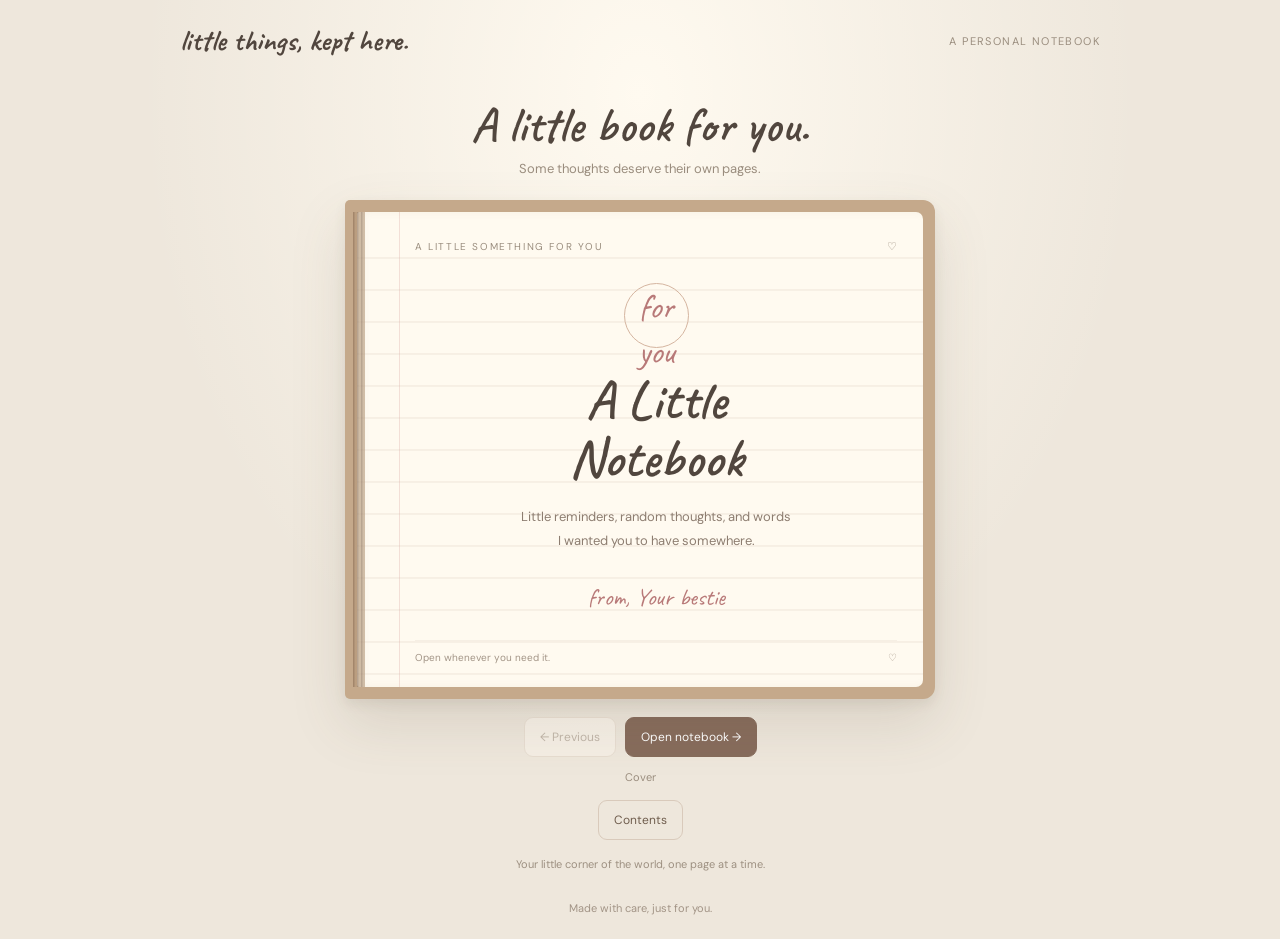
==== index.html @ 5ac35615 "Rename homepage to index.html" ====
<!DOCTYPE html>
<html lang="en">
<head>
    <meta charset="UTF-8">
    <meta name="viewport" content="width=device-width, initial-scale=1">
    <meta name="theme-color" content="#eee5d5">
    <title>A Little Notebook for You</title>
    <link rel="stylesheet" href="css/style.css">

</head>

<body>
<header class="topbar">
  <div class="brand">little things, kept here.</div>
  <div class="top-caption">A personal notebook</div>
</header>

<main>
  <section class="intro">
    <h1>A little book for you.</h1>
    <p>Some thoughts deserve their own pages.</p>
  </section>

  <div class="book-wrap">
    <div class="book">
      <article class="page" id="page">
        <div class="paper-lines"></div>
        <div class="margin-line"></div>
        <div class="page-inner" id="pageContent"></div>
      </article>
    </div>
  </div>

  <nav class="controls" aria-label="Notebook page controls">
    <button class="btn" id="prevBtn" type="button">← Previous</button>
    <button class="btn primary" id="nextBtn" type="button">Open notebook →</button>
    <div class="progress" id="progress">Cover</div>
  </nav>

  <div class="tools">
    <button class="btn" id="contentsBtn" type="button">Contents</button>
  </div>

  <p class="hint">Your little corner of the world, one page at a time.</p>
</main>

<footer>Made with care, just for you.</footer>

<script src="js/app.js"></script>
</body>
</html>
---- css/style.css ----
@import url('https://fonts.googleapis.com/css2?family=Caveat:wght@400;500;600;700&family=DM+Sans:wght@400;500;600;700&display=swap');

:root {
  --paper: #fffaf0;
  --ink: #51463e;
  --muted: #9a8d7e;
  --rose: #b87978;
  --line: #e8dcd0;
  --bg: #eee7dc;
}

* { box-sizing: border-box; }

body {
  margin: 0;
  min-height: 100vh;
  color: var(--ink);
  font-family: 'DM Sans', sans-serif;
  background:
    radial-gradient(ellipse at 50% 10%, #fffaf0 0%, transparent 55%),
    var(--bg);
}

button { font: inherit; cursor: pointer; }

.topbar {
  max-width: 960px;
  margin: auto;
  padding: 22px 20px 12px;
  display: flex;
  align-items: center;
  justify-content: space-between;
  gap: 12px;
}

.brand {
  font-family: 'Caveat', cursive;
  font-size: 29px;
  font-weight: 700;
}

.top-caption {
  font-size: 11px;
  color: var(--muted);
  letter-spacing: 1.4px;
  text-transform: uppercase;
}

main {
  max-width: 960px;
  margin: auto;
  padding: 15px 18px 30px;
}

.intro {
  text-align: center;
  margin: 8px 0 23px;
}

.intro h1 {
  font-family: 'Caveat', cursive;
  font-size: clamp(34px, 7vw, 49px);
  font-weight: 600;
  margin: 0 0 4px;
}

.intro p {
  font-size: 13px;
  color: var(--muted);
  margin: 0;
}

.book-wrap {
  perspective: 1800px;
  max-width: 590px;
  margin: auto;
}

.book {
  position: relative;
  min-height: 490px;
  background: #c5a98b;
  padding: 12px;
  border-radius: 5px 12px 12px 5px;
  box-shadow: 0 24px 55px #62503b25,
              0 5px 12px #62503b18;
}

.book::before {
  content: "";
  position: absolute;
  left: 8px;
  top: 12px;
  bottom: 12px;
  width: 12px;
  background: repeating-linear-gradient(
    90deg, #8c7057, #8c7057 1px,
    #b39779 2px, #b39779 4px
  );
  z-index: 3;
  opacity: .6;
  pointer-events: none;
}

.page {
  position: relative;
  min-height: 466px;
  background-color: var(--paper);
  overflow: hidden;
  border-radius: 2px 7px 7px 2px;
  box-shadow: inset 5px 0 9px #8b735014;
  transform-origin: left center;
  backface-visibility: hidden;
}

.page.turn-next {
  animation: turnNext .48s ease-in-out;
}

.page.turn-prev {
  animation: turnPrev .48s ease-in-out;
}

@keyframes turnNext {
  0% { transform: rotateY(0); }
  45% { transform: rotateY(-17deg); filter: brightness(.86); }
  100% { transform: rotateY(0); }
}

@keyframes turnPrev {
  0% { transform: rotateY(0); }
  45% { transform: rotateY(17deg); filter: brightness(.86); }
  100% { transform: rotateY(0); }
}

.paper-lines {
  position: absolute;
  inset: 0;
  pointer-events: none;
  background: repeating-linear-gradient(
    to bottom,
    transparent 0,
    transparent 30px,
    var(--line) 31px,
    transparent 32px
  );
  background-position: 0 15px;
  opacity: .7;
}

.margin-line {
  position: absolute;
  top: 0;
  bottom: 0;
  left: 42px;
  width: 1px;
  background: #d8a7a050;
  pointer-events: none;
}

.page-inner {
  position: relative;
  z-index: 1;
  padding: 27px 26px 23px 58px;
  min-height: 466px;
  display: flex;
  flex-direction: column;
}

.page-top {
  display: flex;
  justify-content: space-between;
  align-items: center;
  gap: 8px;
  margin-bottom: 18px;
}

.page-label {
  font-size: 10px;
  letter-spacing: 1.6px;
  color: var(--muted);
  text-transform: uppercase;
}

.page-number {
  font-size: 11px;
  color: var(--muted);
}

.cover-content {
  flex: 1;
  display: flex;
  flex-direction: column;
  align-items: center;
  justify-content: center;
  text-align: center;
  padding: 12px 0 28px;
}

.cover-mark {
  width: 65px;
  height: 65px;
  border: 1px solid #d5b5a0;
  border-radius: 50%;
  display: grid;
  place-items: center;
  margin-bottom: 24px;
  color: var(--rose);
  font-family: 'Caveat', cursive;
  font-size: 35px;
}

.cover-content h2 {
  font-family: 'Caveat', cursive;
  font-size: clamp(39px, 8vw, 55px);
  line-height: 1.05;
  font-weight: 600;
  margin: 0;
}

.cover-subtitle {
  max-width: 270px;
  font-size: 13px;
  line-height: 1.9;
  color: #8d7d70;
  margin: 17px 0 28px;
}

.cover-from {
  font-family: 'Caveat', cursive;
  font-size: 24px;
  color: var(--rose);
}

.note-title {
  width: 100%;
  border: 0;
  outline: none;
  background: transparent;
  color: var(--ink);
  font-family: 'Caveat', cursive;
  font-weight: 600;
  font-size: 32px;
  padding: 0;
  margin: 0 0 12px;
}

.note-body {
  flex: 1;
  width: 100%;
  min-height: 285px;
  resize: none;
  border: 0;
  outline: none;
  background: transparent;
  color: #65564a;
  font-family: 'Caveat', cursive;
  font-size: 23px;
  line-height: 32px;
  padding: 0;
  white-space: pre-wrap;
  overflow-wrap: anywhere;
}

.page-bottom {
  display: flex;
  align-items: center;
  justify-content: space-between;
  gap: 8px;
  padding-top: 10px;
  border-top: 1px solid #e8dcd060;
  font-size: 10px;
  color: #a29486;
}

.controls {
  max-width: 590px;
  margin: 18px auto 0;
  display: flex;
  justify-content: center;
  align-items: center;
  gap: 9px;
  flex-wrap: wrap;
}

.btn {
  border: 1px solid #d9cabb;
  color: #6f5d4d;
  background: #fffaf2;
  border-radius: 9px;
  padding: 11px 15px;
  font-size: 12px;
  transition: transform .2s, background .2s;
}

.btn:active { transform: scale(.96); }

.btn.primary {
  background: #876c5c;
  border-color: #876c5c;
  color: white;
}

.btn:disabled {
  opacity: .35;
  cursor: not-allowed;
}

.progress {
  width: 100%;
  text-align: center;
  color: var(--muted);
  font-size: 11px;
  margin-top: 4px;
}

.tools {
  display: flex;
  justify-content: center;
  gap: 8px;
  margin-top: 16px;
  flex-wrap: wrap;
}

.tools .btn { background: transparent; }

.hint {
  text-align: center;
  color: #9d9081;
  font-size: 11px;
  margin: 17px 0 0;
}

footer {
  text-align: center;
  color: #a29486;
  font-size: 11px;
  padding: 0 15px 24px;
}

@media (max-width: 480px) {
  .topbar { padding: 17px 16px 8px; }
  main { padding: 10px 12px 25px; }
  .intro { margin: 10px 0 18px; }
  .book { padding: 8px; min-height: 445px; }
  .book::before { left: 5px; top: 8px; bottom: 8px; }
  .page, .page-inner { min-height: 429px; }
  .page-inner { padding: 22px 17px 18px 43px; }
  .margin-line { left: 31px; }
  .note-title { font-size: 29px; }
  .note-body { font-size: 21px; line-height: 30px; min-height: 255px; }
  .btn { padding: 10px 12px; }
  .cover-subtitle { font-size: 12px; }
}

@media (prefers-reduced-motion: reduce) {
  .page.turn-next,
  .page.turn-prev {
    animation-duration: .01ms;
  }
}

/* Keep the contents list inside the notebook page */
#contentsList {
  max-height: 300px;
  overflow-y: auto;
  overflow-x: hidden;
  padding: 0 6px 6px 0;
  scrollbar-width: thin;
  scrollbar-color: #c5a98b transparent;
}

/* Keep chapter buttons within the available width */
#contentsList .btn {
  width: 100%;
  min-width: 0;
  white-space: normal;
  overflow-wrap: anywhere;
  text-align: left;
}

/* Slightly shorter list on mobile screens */
@media (max-width: 480px) {
  #contentsList {
    max-height: 260px;
  }
}
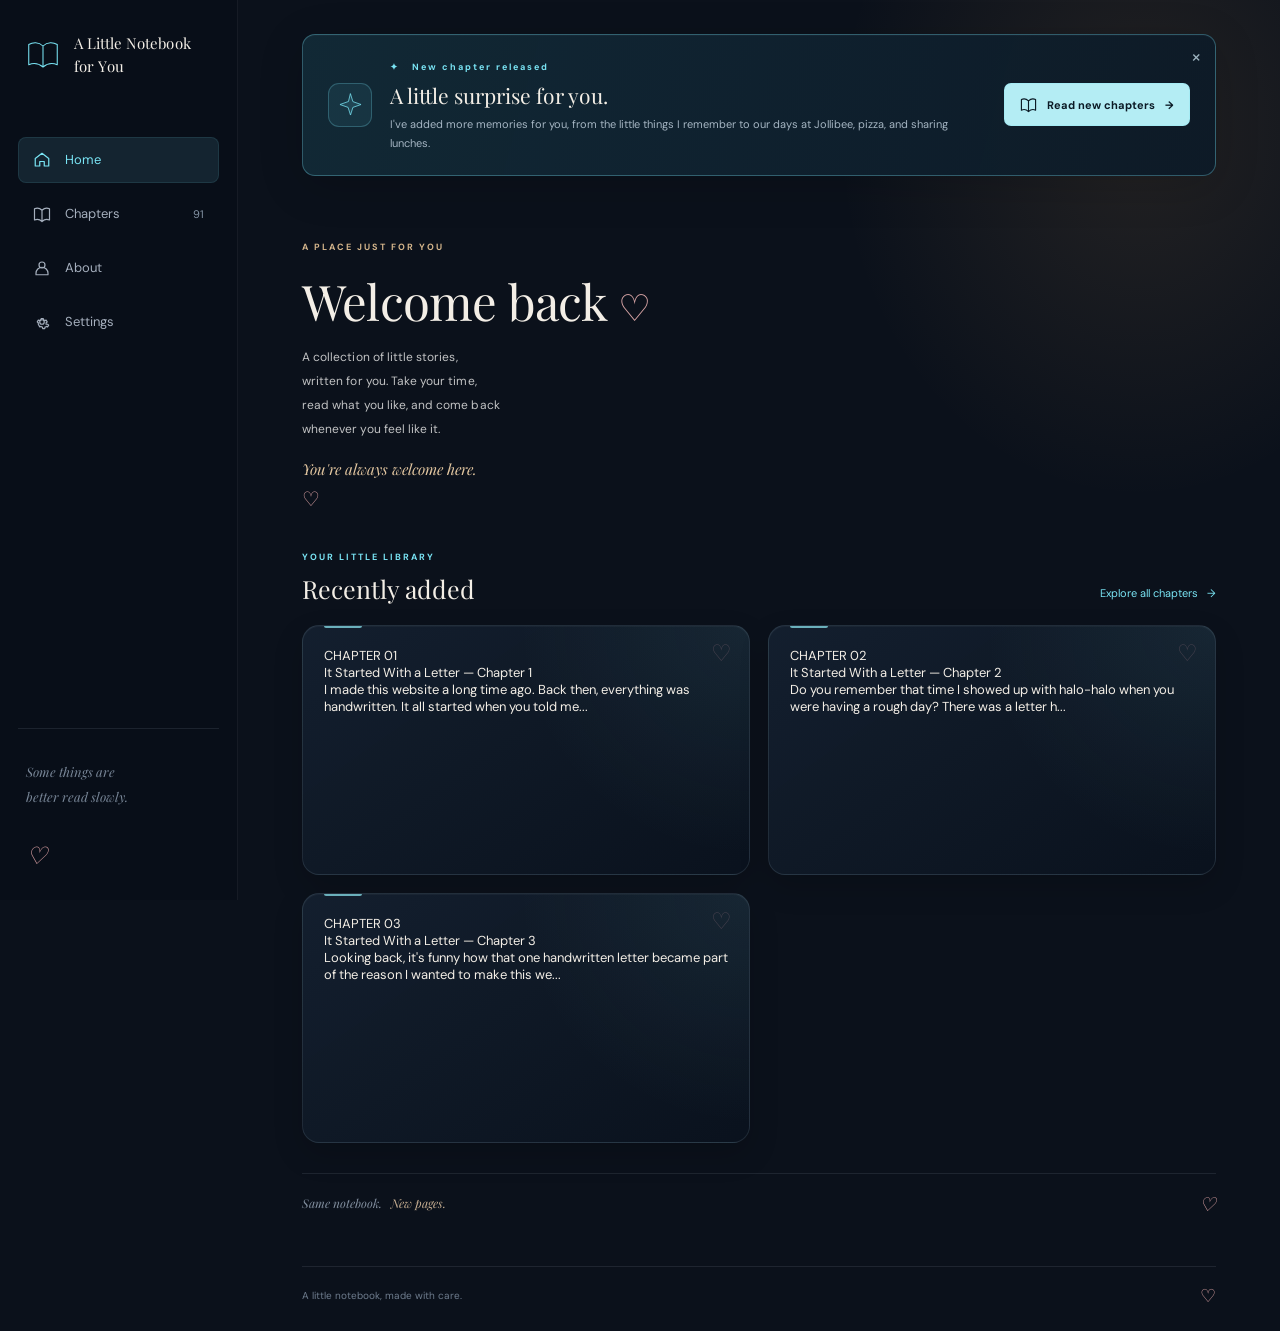
==== commit a3b6f2d5: "Update stories and release announcement" ====
--- a/index.html
+++ b/index.html
@@ -1,51 +1,284 @@
 <!DOCTYPE html>
 <html lang="en">
 <head>
-    <meta charset="UTF-8">
-    <meta name="viewport" content="width=device-width, initial-scale=1">
-    <meta name="theme-color" content="#eee5d5">
-    <title>A Little Notebook for You</title>
-    <link rel="stylesheet" href="css/style.css">
-
+  <meta charset="UTF-8">
+  <meta name="viewport" content="width=device-width, initial-scale=1">
+  <meta name="theme-color" content="#080e18">
+  <meta name="description" content="A little collection of stories, thoughts, and reminders made just for you.">
+  <title>A Little Notebook for You</title>
+  <link rel="preconnect" href="https://fonts.googleapis.com">
+  <link rel="preconnect" href="https://fonts.gstatic.com" crossorigin>
+  <link href="https://fonts.googleapis.com/css2?family=Caveat:wght@400;500;600&family=DM+Sans:wght@400;500;600;700&family=Playfair+Display:ital,wght@0,400;0,500;0,600;1,400;1,500&display=swap" rel="stylesheet">
+  <link rel="stylesheet" href="css/style.css">
 </head>
-
 <body>
-<header class="topbar">
-  <div class="brand">little things, kept here.</div>
-  <div class="top-caption">A personal notebook</div>
-</header>
-
-<main>
-  <section class="intro">
-    <h1>A little book for you.</h1>
-    <p>Some thoughts deserve their own pages.</p>
+  <div class="app-shell">
+
+    <aside class="sidebar" id="sidebar">
+      <a class="brand" href="#home" aria-label="A Little Notebook for You home">
+        <svg viewBox="0 0 48 48" aria-hidden="true">
+          <path d="M24 12C18 6 10 7 5 10v27c7-3 13-2 19 3m0-28c6-6 14-5 19-2v27c-7-3-13-2-19 3M24 12v28"/>
+        </svg>
+        <span>A Little Notebook<br>for You</span>
+      </a>
+
+      <nav class="side-nav" aria-label="Main navigation">
+        <button class="nav-item active" data-view="home">
+          <svg viewBox="0 0 24 24" aria-hidden="true"><path d="m3 10 9-7 9 7v10h-6v-6H9v6H3z"/></svg>
+          <span>Home</span>
+        </button>
+        <button class="nav-item" data-view="chapters">
+          <svg viewBox="0 0 24 24" aria-hidden="true"><path d="M12 7C8 3 4 4 2 5v15c4-2 7-1 10 2m0-15c4-4 8-3 10-2v15c-4-2-7-1-10 2M12 7v15"/></svg>
+          <span>Chapters</span>
+          <span class="nav-count" id="chapterCount">63</span>
+        </button>
+        <button class="nav-item" data-view="about">
+          <svg viewBox="0 0 24 24" aria-hidden="true"><circle cx="12" cy="8" r="4"/><path d="M4 21v-2a8 8 0 0 1 16 0v2z"/></svg>
+          <span>About</span>
+        </button>
+        <button class="nav-item" data-view="settings">
+          <svg viewBox="0 0 24 24" aria-hidden="true"><circle cx="12" cy="12" r="3"/><path d="m19.4 15 .1.1 1.4 1.1-1.4 2.4-1.7-.7a8 8 0 0 1-1.8 1l-.3 1.8h-2.8l-.3-1.8a8 8 0 0 1-1.8-1l-1.7.7-1.4-2.4L7.1 15a8 8 0 0 1 0-2l-1.4-1.1 1.4-2.4 1.7.7a8 8 0 0 1 1.8-1l.3-1.8h2.8l.3 1.8a8 8 0 0 1 1.8 1l1.7-.7 1.4 2.4-1.4 1.1a8 8 0 0 1-.1 2z"/></svg>
+          <span>Settings</span>
+        </button>
+      </nav>
+
+      <div class="sidebar-footer">
+        <p>Some things are<br>better read slowly.</p>
+        <span class="footer-heart">♡</span>
+      </div>
+    </aside>
+
+    <main class="main-area">
+      <header class="mobile-header">
+        <button class="icon-button" id="menuBtn" aria-label="Open navigation">
+          <svg viewBox="0 0 24 24" aria-hidden="true"><path d="M3 6h18M3 12h18M3 18h18"/></svg>
+        </button>
+        <span>A Little Notebook</span>
+        <span class="mobile-heart">♡</span>
+      </header>
+
+      <section class="release-notice" id="releaseNotice" hidden>
+        <div class="release-symbol" aria-hidden="true">
+          <svg viewBox="0 0 48 48"><path d="M24 2 29 18 46 24 29 30 24 46 19 30 2 24 19 18z"/></svg>
+        </div>
+        <div class="release-copy">
+          <span class="release-eyebrow">✦ &nbsp; New chapter released</span>
+          <h2 id="releaseTitle">Something new is waiting.</h2>
+          <p id="releaseDescription"></p>
+        </div>
+        <button class="release-button" id="readReleaseBtn" type="button">
+          <svg viewBox="0 0 24 24" aria-hidden="true"><path d="M12 7C8 3 4 4 2 5v15c4-2 7-1 10 2m0-15c4-4 8-3 10-2v15c-4-2-7-1-10 2M12 7v15"/></svg>
+          <span>Read new chapters</span>
+          <span aria-hidden="true">→</span>
+        </button>
+        <button class="release-dismiss" id="dismissReleaseBtn" type="button" aria-label="Dismiss announcement">×</button>
+      </section>
+
+      <section class="view active" id="homeView">
+        <div class="hero-copy">
+          <p class="hero-eyebrow">A PLACE JUST FOR YOU</p>
+          <h1>Welcome back <span>♡</span></h1>
+          <p class="hero-description">
+            A collection of little stories,<br>
+            written for you. Take your time,<br>
+            read what you like, and come back<br>
+            whenever you feel like it.
+          </p>
+          <p class="hero-signature">You're always welcome here.</p>
+          <span class="signature-heart">♡</span>
+        </div>
+
+        <section class="recent-section">
+          <div class="section-heading">
+            <div>
+              <p class="section-eyebrow">YOUR LITTLE LIBRARY</p>
+              <h2>Recently added</h2>
+            </div>
+            <button class="text-link" data-open-view="chapters">Explore all chapters <span>→</span></button>
+          </div>
+          <div class="recent-grid" id="recentGrid"></div>
+        </section>
+
+        <div class="home-bottom-note">
+          <span>Same notebook.</span>
+          <span>New pages.</span>
+          <span class="bottom-heart">♡</span>
+        </div>
+      </section>
+
+      <section class="view" id="chaptersView">
+        <div class="page-heading">
+          <p class="section-eyebrow">THE LITTLE THINGS WE KEEP</p>
+          <h1>All chapters <span class="heading-count" id="headingCount">63</span></h1>
+          <p>Every page has a place here. Take your time.</p>
+        </div>
+        <div class="chapter-tools">
+          <label class="search-box">
+            <svg viewBox="0 0 24 24" aria-hidden="true"><circle cx="10.5" cy="10.5" r="6.5"/><path d="m16 16 5 5"/></svg>
+            <input id="chapterSearch" type="search" placeholder="Find a chapter..." autocomplete="off">
+          </label>
+          <span class="chapter-total" id="chapterTotal">63 chapters</span>
+        </div>
+        <div class="chapter-grid" id="chapterGrid"></div>
+        <p class="empty-state" id="emptyState" hidden>No chapters match that search.</p>
+      </section>
+
+      <section class="view" id="readerView">
+        <div class="reader-toolbar">
+          <button class="back-button" id="backToChapters">← All chapters</button>
+          <span id="readerPosition">Chapter 01</span>
+        </div>
+        <article class="reader-paper">
+          <div class="reader-decoration">for you, always</div>
+          <p class="reader-eyebrow" id="readerEyebrow">A NOTE FOR YOU</p>
+          <h1 id="readerTitle">A little chapter</h1>
+          <div class="reader-divider"><span>♡</span></div>
+          <div class="reader-body" id="readerBody"></div>
+          <div class="reader-footer">Written with care. <span>♡</span></div>
+        </article>
+        <div class="reader-navigation">
+          <button class="reader-nav-button" id="previousChapter">← Previous</button>
+          <span id="readerPageCount"></span>
+          <button class="reader-nav-button" id="nextChapter">Next chapter →</button>
+        </div>
+      </section>
+
+      <section class="view simple-view" id="aboutView">
+        <p class="section-eyebrow">A SMALL NOTE ABOUT THIS PLACE</p>
+        <h1>Made with care. <span>♡</span></h1>
+        <p>This little notebook is a collection of thoughts, stories, and reminders saved here for you.</p>
+        <p>There's no rush to read everything. Open a page whenever you feel like it, and come back whenever you need to.</p>
+        <p class="about-signature">Same notebook. New pages.</p>
+      </section>
+
+      <section class="view simple-view" id="settingsView">
+    <p class="section-eyebrow">MAKE YOURSELF AT HOME</p>
+    <h1>Settings</h1>
+
+    <h2 class="settings-heading">Reading preferences</h2>
+
+    <div class="setting-row">
+      <div>
+        <strong>Font style</strong>
+        <p>Choose a comfortable reading font.</p>
+      </div>
+      <select id="readerFont" aria-label="Reading font">
+        <option value="serif">Serif</option>
+        <option value="sans">Sans serif</option>
+        <option value="handwritten">Handwritten</option>
+      </select>
+    </div>
+
+    <div class="setting-row">
+      <div>
+        <strong>Text size</strong>
+        <p>Adjust the chapter text size.</p>
+      </div>
+      <div class="size-controls">
+        <button id="textSmaller" type="button" aria-label="Decrease text size">A−</button>
+        <span id="fontSizeValue">18px</span>
+        <button id="textLarger" type="button" aria-label="Increase text size">A+</button>
+      </div>
+    </div>
+
+    <div class="setting-row">
+      <div>
+        <strong>Line spacing</strong>
+        <p>Give each line more or less room.</p>
+      </div>
+      <select id="readerLineSpacing" aria-label="Line spacing">
+        <option value="1.6">Compact</option>
+        <option value="1.9" selected>Comfortable</option>
+        <option value="2.2">Relaxed</option>
+      </select>
+    </div>
+
+    <div class="setting-row">
+      <div>
+        <strong>Reading width</strong>
+        <p>Choose the width of the reading page.</p>
+      </div>
+      <select id="readerWidth" aria-label="Reading width">
+        <option value="narrow">Narrow</option>
+        <option value="comfortable" selected>Comfortable</option>
+        <option value="wide">Wide</option>
+      </select>
+    </div>
+
+    <h2 class="settings-heading">Appearance</h2>
+
+    <div class="setting-row">
+      <div>
+        <strong>Notebook theme</strong>
+        <p>Change the reading page, not the dark sidebar.</p>
+      </div>
+      <select id="themeSelect" aria-label="Notebook theme">
+        <option value="midnight">Midnight</option>
+        <option value="paper">Warm paper</option>
+        <option value="navy">Deep navy</option>
+      </select>
+    </div>
+
+    <div class="setting-row">
+      <div>
+        <strong>Accent color</strong>
+        <p>Choose a small personal detail.</p>
+      </div>
+      <select id="accentSelect" aria-label="Accent color">
+        <option value="cyan">Soft cyan</option>
+        <option value="rose">Dusty rose</option>
+        <option value="amber">Warm amber</option>
+      </select>
+    </div>
+
+    <h2 class="settings-heading">Bookmarks</h2>
+    <p>Save chapters you want to return to.</p>
+    <div id="bookmarkEmpty">No bookmarked chapters yet.</div>
+    <div id="bookmarkList"></div>
+
+    <h2 class="settings-heading">Personal touches</h2>
+
+    <div class="setting-row">
+      <div>
+        <strong>Favorite quote</strong>
+        <p>Keep a line from this notebook close.</p>
+      </div>
+    </div>
+    <textarea id="favoriteQuote" rows="3" maxlength="500" placeholder="Write or paste your favorite quote..."></textarea>
+    <button class="setting-button" id="saveQuote" type="button">Save favorite quote</button>
+    <p id="savedQuote"></p>
+
+    <div class="setting-row">
+      <div>
+        <strong>Opening note</strong>
+        <p>A small message to see when you visit.</p>
+      </div>
+    </div>
+    <textarea id="openingNote" rows="3" maxlength="500" placeholder="Write a little note..."></textarea>
+    <label class="setting-checkbox">
+      <input id="showOpeningNote" type="checkbox" checked>
+      Show this note once per day
+    </label>
+    <button class="setting-button" id="saveOpeningNote" type="button">Save opening note</button>
+
+    <h2 class="settings-heading">Chapter announcements</h2>
+    <div class="setting-row">
+      <div>
+        <strong>Remember announcements</strong>
+        <p>Hide an announcement after opening its new chapters.</p>
+      </div>
+      <button class="setting-button" id="resetReleaseSeen" type="button">Reset announcements</button>
+    </div>
   </section>
 
-  <div class="book-wrap">
-    <div class="book">
-      <article class="page" id="page">
-        <div class="paper-lines"></div>
-        <div class="margin-line"></div>
-        <div class="page-inner" id="pageContent"></div>
-      </article>
-    </div>
+      <footer class="main-footer">
+        <span>A little notebook, made with care.</span>
+        <span>♡</span>
+      </footer>
+    </main>
   </div>
 
-  <nav class="controls" aria-label="Notebook page controls">
-    <button class="btn" id="prevBtn" type="button">← Previous</button>
-    <button class="btn primary" id="nextBtn" type="button">Open notebook →</button>
-    <div class="progress" id="progress">Cover</div>
-  </nav>
-
-  <div class="tools">
-    <button class="btn" id="contentsBtn" type="button">Contents</button>
-  </div>
-
-  <p class="hint">Your little corner of the world, one page at a time.</p>
-</main>
-
-<footer>Made with care, just for you.</footer>
-
-<script src="js/app.js"></script>
+  <div class="toast" id="toast" role="status" aria-live="polite"></div>
+  <script src="js/app.js"></script>
 </body>
 </html>
--- a/css/style.css
+++ b/css/style.css
@@ -1,388 +1,1330 @@
-
-@import url('https://fonts.googleapis.com/css2?family=Caveat:wght@400;500;600;700&family=DM+Sans:wght@400;500;600;700&display=swap');
 
 :root {
-  --paper: #fffaf0;
-  --ink: #51463e;
-  --muted: #9a8d7e;
-  --rose: #b87978;
-  --line: #e8dcd0;
-  --bg: #eee7dc;
+  --bg: #0b111b;
+  --sidebar: #080e18;
+  --panel: #111b28;
+  --panel-light: #172333;
+  --text: #f3eee6;
+  --muted: #9ba6b4;
+  --subtle: #667487;
+  --line: rgba(201, 216, 232, .1);
+  --cyan: #79e4f4;
+  --cyan-dark: #153541;
+  --gold: #c9a878;
+  --paper: #f0e4d1;
+  --paper-text: #44382d;
+  --sidebar-width: 238px;
+  --radius: 13px;
 }
 
 * { box-sizing: border-box; }
+
+html {
+  scroll-behavior: smooth;
+  scrollbar-color: #334354 #0b111b;
+}
 
 body {
   margin: 0;
   min-height: 100vh;
-  color: var(--ink);
-  font-family: 'DM Sans', sans-serif;
+  background: var(--bg);
+  color: var(--text);
+  font-family: "DM Sans", sans-serif;
+  font-size: 13px;
+  -webkit-font-smoothing: antialiased;
+}
+
+button, input { font: inherit; }
+button { color: inherit; }
+button:focus-visible, a:focus-visible, input:focus-visible {
+  outline: 2px solid var(--cyan);
+  outline-offset: 4px;
+}
+button:disabled { opacity: .35; cursor: not-allowed; }
+[hidden] { display: none !important; }
+
+svg {
+  width: 21px;
+  height: 21px;
+  fill: none;
+  stroke: currentColor;
+  stroke-width: 1.6;
+  stroke-linecap: round;
+  stroke-linejoin: round;
+}
+
+.app-shell { min-height: 100vh; }
+
+.sidebar {
+  position: fixed;
+  inset: 0 auto 0 0;
+  z-index: 20;
+  width: var(--sidebar-width);
+  display: flex;
+  flex-direction: column;
+  padding: 30px 18px 22px;
+  background: var(--sidebar);
+  border-right: 1px solid rgba(255,255,255,.055);
+}
+
+.brand {
+  display: flex;
+  align-items: center;
+  gap: 13px;
+  margin: 2px 7px 58px;
+  color: var(--text);
+  text-decoration: none;
+  font-family: "Playfair Display", serif;
+  font-size: 15px;
+  line-height: 1.55;
+  letter-spacing: .1px;
+}
+
+.brand svg {
+  width: 36px;
+  height: 42px;
+  flex-shrink: 0;
+  color: var(--cyan);
+  stroke-width: 1.4;
+}
+
+.side-nav { display: grid; gap: 8px; }
+
+.nav-item {
+  width: 100%;
+  min-height: 46px;
+  display: flex;
+  align-items: center;
+  gap: 14px;
+  padding: 0 14px;
+  border: 1px solid transparent;
+  border-radius: 8px;
+  background: transparent;
+  color: #a5afbd;
+  text-align: left;
+  cursor: pointer;
+  transition: background .2s, color .2s, border-color .2s;
+}
+
+.nav-item svg { width: 18px; height: 18px; }
+
+.nav-item:hover {
+  background: rgba(255,255,255,.035);
+  color: var(--text);
+}
+
+.nav-item.active {
+  color: var(--cyan);
+  background: #142430;
+  border-color: rgba(121,228,244,.1);
+}
+
+.nav-count {
+  margin-left: auto;
+  color: #8594a5;
+  font-size: 11px;
+}
+
+.sidebar-footer {
+  margin-top: auto;
+  padding: 18px 8px 0;
+  border-top: 1px solid var(--line);
+  color: #788697;
+  font-family: "Playfair Display", serif;
+  font-size: 13px;
+  font-style: italic;
+  line-height: 1.9;
+}
+
+.footer-heart {
+  display: inline-block;
+  margin-top: 10px;
+  color: #d39a9d;
+  font-size: 24px;
+}
+
+.main-area {
+  min-height: 100vh;
+  margin-left: var(--sidebar-width);
+  padding: 34px clamp(25px, 5vw, 74px) 0;
+  overflow: hidden;
+  position: relative;
+  isolation: isolate;
+}
+
+.main-area::before {
+  content: "";
+  position: absolute;
+  z-index: -2;
+  inset: 0 0 auto;
+  height: 670px;
   background:
-    radial-gradient(ellipse at 50% 10%, #fffaf0 0%, transparent 55%),
-    var(--bg);
-}
-
-button { font: inherit; cursor: pointer; }
-
-.topbar {
-  max-width: 960px;
-  margin: auto;
-  padding: 22px 20px 12px;
+    linear-gradient(90deg, rgba(11,17,27,.98) 0%, rgba(11,17,27,.89) 28%, rgba(11,17,27,.45) 65%, rgba(11,17,27,.2) 100%),
+    linear-gradient(0deg, var(--bg) 0%, rgba(11,17,27,.25) 50%, rgba(11,17,27,.3) 100%),
+    url("https://images.unsplash.com/photo-1470770841072-f978cf4d019e?auto=format&fit=crop&w=1800&q=85") center 43% / cover;
+  opacity: .75;
+}
+
+.main-area::after {
+  content: "";
+  position: absolute;
+  z-index: -1;
+  top: 0;
+  right: 0;
+  width: 45%;
+  height: 530px;
+  pointer-events: none;
+  background: radial-gradient(ellipse at 70% 25%, rgba(210,157,93,.12), transparent 65%);
+}
+
+.mobile-header { display: none; }
+
+.view { display: none; }
+.view.active { display: block; animation: viewIn .35s ease both; }
+
+@keyframes viewIn {
+  from { opacity: 0; transform: translateY(5px); }
+  to { opacity: 1; transform: translateY(0); }
+}
+
+.release-notice {
+  position: relative;
+  display: grid;
+  grid-template-columns: 45px minmax(0, 1fr) auto;
+  align-items: center;
+  gap: 17px;
+  margin: 0 0 38px;
+  padding: 22px 25px;
+  border: 1px solid rgba(121,228,244,.32);
+  border-radius: var(--radius);
+  background: linear-gradient(105deg, rgba(18,42,55,.97), rgba(13,26,39,.96));
+  box-shadow: 0 10px 45px rgba(0,0,0,.16), inset 0 1px rgba(255,255,255,.025);
+  animation: releaseIn .5s ease both;
+}
+
+@keyframes releaseIn {
+  from { opacity: 0; transform: translateY(-8px); }
+  to { opacity: 1; transform: translateY(0); }
+}
+
+.release-symbol {
+  display: grid;
+  place-items: center;
+  width: 44px;
+  height: 44px;
+  border: 1px solid rgba(121,228,244,.25);
+  border-radius: 11px;
+  background: rgba(121,228,244,.07);
+  color: var(--cyan);
+}
+
+.release-symbol svg { width: 23px; height: 23px; fill: rgba(121,228,244,.1); }
+
+.release-copy { min-width: 0; }
+
+.release-eyebrow, .section-eyebrow, .hero-eyebrow {
+  margin: 0;
+  color: var(--cyan);
+  font-size: 9px;
+  font-weight: 700;
+  letter-spacing: 2px;
+}
+
+.release-copy h2 {
+  margin: 7px 0 5px;
+  font-family: "Playfair Display", serif;
+  font-size: clamp(16px, 1.8vw, 21px);
+  font-weight: 400;
+  line-height: 1.4;
+}
+
+.release-copy p:last-child {
+  margin: 0;
+  color: #a5b5c3;
+  font-size: 11px;
+  line-height: 1.7;
+}
+
+.release-button {
+  display: inline-flex;
+  align-items: center;
+  justify-content: center;
+  gap: 10px;
+  min-height: 43px;
+  padding: 0 15px;
+  border: 1px solid rgba(121,228,244,.25);
+  border-radius: 7px;
+  background: #b4edf4;
+  color: #0b1a25;
+  font-size: 11px;
+  font-weight: 700;
+  white-space: nowrap;
+  cursor: pointer;
+  transition: transform .2s, background .2s;
+}
+
+.release-button:hover {
+  background: #d0f7fa;
+  transform: translateY(-1px);
+}
+
+.release-button svg { width: 17px; height: 17px; }
+
+.release-dismiss {
+  position: absolute;
+  top: 7px;
+  right: 9px;
+  padding: 2px 5px;
+  border: 0;
+  background: transparent;
+  color: #9fb5c1;
+  font-size: 19px;
+  cursor: pointer;
+}
+
+.hero-copy {
+  position: relative;
+  min-height: 325px;
+  padding-top: 27px;
+}
+
+.hero-eyebrow { color: #d4b58b; }
+
+.hero-copy h1 {
+  margin: 19px 0 15px;
+  font-family: "Playfair Display", serif;
+  font-size: clamp(34px, 4vw, 49px);
+  font-weight: 400;
+  line-height: 1.17;
+  letter-spacing: -.8px;
+}
+
+.hero-copy h1 span {
+  color: #d9a5a6;
+  font-family: "DM Sans", sans-serif;
+  font-size: .75em;
+}
+
+.hero-description {
+  margin: 0;
+  color: #c1c2c3;
+  font-size: 12px;
+  line-height: 2;
+  letter-spacing: .05px;
+}
+
+.hero-signature {
+  margin: 18px 0 0;
+  color: #e2c6a0;
+  font-family: "Playfair Display", serif;
+  font-size: 15px;
+  font-style: italic;
+}
+
+.signature-heart {
+  display: inline-block;
+  margin-top: 7px;
+  color: #d49c9e;
+  font-size: 20px;
+}
+
+.recent-section { padding-top: 12px; }
+
+.section-heading {
+  display: flex;
+  align-items: end;
+  justify-content: space-between;
+  gap: 15px;
+  margin-bottom: 20px;
+}
+
+.section-heading h2, .page-heading h1 {
+  margin: 9px 0 0;
+  font-family: "Playfair Display", serif;
+  font-size: 25px;
+  font-weight: 400;
+}
+
+.text-link {
+  padding: 5px 0;
+  border: 0;
+  background: transparent;
+  color: var(--cyan);
+  font-size: 11px;
+  cursor: pointer;
+}
+
+.text-link span { margin-left: 6px; }
+
+.recent-grid, .chapter-grid {
+  display: grid;
+  grid-template-columns: repeat(3, minmax(0, 1fr));
+  gap: 16px;
+}
+
+.chapter-card {
+  min-width: 0;
+  position: relative;
+  display: flex;
+  flex-direction: column;
+  text-align: left;
+  padding: 0;
+  border: 1px solid rgba(221,222,225,.1);
+  border-radius: 10px;
+  overflow: hidden;
+  background: rgba(17,27,40,.82);
+  cursor: pointer;
+  transition: transform .25s, border-color .25s, background .25s;
+}
+
+.chapter-card:hover {
+  transform: translateY(-4px);
+  border-color: rgba(121,228,244,.4);
+  background: #142231;
+}
+
+.card-art {
+  position: relative;
+  height: 106px;
+  overflow: hidden;
+  background: #182532;
+}
+
+.card-art::before, .card-art::after {
+  content: "";
+  position: absolute;
+  inset: 0;
+  pointer-events: none;
+}
+
+.card-art::before {
+  background:
+    radial-gradient(ellipse at 75% 28%, rgba(238,189,123,.35), transparent 35%),
+    linear-gradient(135deg, #253747, #101a29 75%);
+}
+
+.card-art::after {
+  background: linear-gradient(0deg, rgba(9,15,23,.8), transparent 65%);
+}
+
+.card-art.art-2::before {
+  background: radial-gradient(ellipse at 30% 15%, rgba(133,175,181,.24), transparent 45%),
+    linear-gradient(135deg, #263c42, #111b29 80%);
+}
+
+.card-art.art-3::before {
+  background: radial-gradient(ellipse at 65% 20%, rgba(206,155,120,.35), transparent 40%),
+    linear-gradient(135deg, #49352f, #151d29 80%);
+}
+
+.card-art.art-4::before {
+  background: radial-gradient(ellipse at 50% 5%, rgba(154,155,206,.3), transparent 45%),
+    linear-gradient(135deg, #302d48, #111a29 80%);
+}
+
+.art-number {
+  position: absolute;
+  z-index: 1;
+  left: 15px;
+  bottom: 12px;
+  color: rgba(242,229,207,.8);
+  font-family: "Playfair Display", serif;
+  font-size: 28px;
+  font-style: italic;
+}
+
+.card-content { padding: 15px 15px 16px; }
+
+.card-label {
+  color: var(--cyan);
+  font-size: 8px;
+  font-weight: 700;
+  letter-spacing: 1.4px;
+  text-transform: uppercase;
+}
+
+.card-title {
+  display: -webkit-box;
+  margin: 8px 0 10px;
+  overflow: hidden;
+  color: #eee8de;
+  font-family: "Playfair Display", serif;
+  font-size: 16px;
+  font-weight: 400;
+  line-height: 1.45;
+  -webkit-box-orient: vertical;
+  -webkit-line-clamp: 2;
+}
+
+.card-bottom {
+  display: flex;
+  align-items: center;
+  justify-content: space-between;
+  gap: 8px;
+  color: #8997a7;
+  font-size: 10px;
+}
+
+.card-arrow { color: var(--cyan); font-size: 16px; }
+
+.home-bottom-note {
+  display: flex;
+  gap: 9px;
+  align-items: center;
+  margin: 30px 0 0;
+  padding: 16px 0 20px;
+  border-top: 1px solid var(--line);
+  color: #8390a0;
+  font-family: "Playfair Display", serif;
+  font-size: 12px;
+  font-style: italic;
+}
+
+.home-bottom-note span:nth-child(2) { color: #c5ad91; }
+.bottom-heart { margin-left: auto; color: #d49c9e; font-size: 19px; }
+
+.main-footer {
   display: flex;
   align-items: center;
   justify-content: space-between;
   gap: 12px;
-}
-
-.brand {
-  font-family: 'Caveat', cursive;
-  font-size: 29px;
-  font-weight: 700;
-}
-
-.top-caption {
+  margin-top: 30px;
+  padding: 17px 0 23px;
+  border-top: 1px solid var(--line);
+  color: #6f7d8e;
+  font-size: 10px;
+}
+
+.main-footer span:last-child { color: #d49c9e; font-size: 18px; }
+
+.page-heading { padding: 26px 0 22px; }
+
+.page-heading h1 {
+  font-size: clamp(30px, 4vw, 40px);
+}
+
+.heading-count {
+  display: inline-block;
+  vertical-align: middle;
+  margin-left: 7px;
+  padding: 5px 8px;
+  border: 1px solid var(--line);
+  border-radius: 5px;
+  color: var(--cyan);
+  font-family: "DM Sans", sans-serif;
   font-size: 11px;
+}
+
+.page-heading > p:last-child {
   color: var(--muted);
-  letter-spacing: 1.4px;
-  text-transform: uppercase;
-}
-
-main {
-  max-width: 960px;
-  margin: auto;
-  padding: 15px 18px 30px;
-}
-
-.intro {
-  text-align: center;
-  margin: 8px 0 23px;
-}
-
-.intro h1 {
-  font-family: 'Caveat', cursive;
-  font-size: clamp(34px, 7vw, 49px);
-  font-weight: 600;
-  margin: 0 0 4px;
-}
-
-.intro p {
-  font-size: 13px;
-  color: var(--muted);
-  margin: 0;
-}
-
-.book-wrap {
-  perspective: 1800px;
-  max-width: 590px;
-  margin: auto;
-}
-
-.book {
-  position: relative;
-  min-height: 490px;
-  background: #c5a98b;
-  padding: 12px;
-  border-radius: 5px 12px 12px 5px;
-  box-shadow: 0 24px 55px #62503b25,
-              0 5px 12px #62503b18;
-}
-
-.book::before {
-  content: "";
-  position: absolute;
-  left: 8px;
-  top: 12px;
-  bottom: 12px;
-  width: 12px;
-  background: repeating-linear-gradient(
-    90deg, #8c7057, #8c7057 1px,
-    #b39779 2px, #b39779 4px
-  );
-  z-index: 3;
-  opacity: .6;
-  pointer-events: none;
-}
-
-.page {
-  position: relative;
-  min-height: 466px;
-  background-color: var(--paper);
-  overflow: hidden;
-  border-radius: 2px 7px 7px 2px;
-  box-shadow: inset 5px 0 9px #8b735014;
-  transform-origin: left center;
-  backface-visibility: hidden;
-}
-
-.page.turn-next {
-  animation: turnNext .48s ease-in-out;
-}
-
-.page.turn-prev {
-  animation: turnPrev .48s ease-in-out;
-}
-
-@keyframes turnNext {
-  0% { transform: rotateY(0); }
-  45% { transform: rotateY(-17deg); filter: brightness(.86); }
-  100% { transform: rotateY(0); }
-}
-
-@keyframes turnPrev {
-  0% { transform: rotateY(0); }
-  45% { transform: rotateY(17deg); filter: brightness(.86); }
-  100% { transform: rotateY(0); }
-}
-
-.paper-lines {
-  position: absolute;
-  inset: 0;
-  pointer-events: none;
-  background: repeating-linear-gradient(
-    to bottom,
-    transparent 0,
-    transparent 30px,
-    var(--line) 31px,
-    transparent 32px
-  );
-  background-position: 0 15px;
-  opacity: .7;
-}
-
-.margin-line {
-  position: absolute;
-  top: 0;
-  bottom: 0;
-  left: 42px;
-  width: 1px;
-  background: #d8a7a050;
-  pointer-events: none;
-}
-
-.page-inner {
-  position: relative;
-  z-index: 1;
-  padding: 27px 26px 23px 58px;
-  min-height: 466px;
-  display: flex;
-  flex-direction: column;
-}
-
-.page-top {
-  display: flex;
+  line-height: 1.8;
+}
+
+.chapter-tools {
+  display: flex;
+  align-items: center;
   justify-content: space-between;
+  gap: 15px;
+  margin: 10px 0 20px;
+}
+
+.search-box {
+  width: min(100%, 390px);
+  display: flex;
   align-items: center;
-  gap: 8px;
-  margin-bottom: 18px;
-}
-
-.page-label {
-  font-size: 10px;
-  letter-spacing: 1.6px;
-  color: var(--muted);
-  text-transform: uppercase;
-}
-
-.page-number {
-  font-size: 11px;
-  color: var(--muted);
-}
-
-.cover-content {
-  flex: 1;
-  display: flex;
-  flex-direction: column;
-  align-items: center;
-  justify-content: center;
-  text-align: center;
-  padding: 12px 0 28px;
-}
-
-.cover-mark {
-  width: 65px;
-  height: 65px;
-  border: 1px solid #d5b5a0;
-  border-radius: 50%;
-  display: grid;
-  place-items: center;
-  margin-bottom: 24px;
-  color: var(--rose);
-  font-family: 'Caveat', cursive;
-  font-size: 35px;
-}
-
-.cover-content h2 {
-  font-family: 'Caveat', cursive;
-  font-size: clamp(39px, 8vw, 55px);
-  line-height: 1.05;
-  font-weight: 600;
-  margin: 0;
-}
-
-.cover-subtitle {
-  max-width: 270px;
-  font-size: 13px;
-  line-height: 1.9;
-  color: #8d7d70;
-  margin: 17px 0 28px;
-}
-
-.cover-from {
-  font-family: 'Caveat', cursive;
-  font-size: 24px;
-  color: var(--rose);
-}
-
-.note-title {
+  gap: 10px;
+  padding: 0 13px;
+  min-height: 43px;
+  border: 1px solid var(--line);
+  border-radius: 7px;
+  background: #101a27;
+  color: #8293a4;
+}
+
+.search-box svg { width: 18px; height: 18px; flex-shrink: 0; }
+
+.search-box input {
   width: 100%;
+  min-width: 0;
   border: 0;
   outline: none;
   background: transparent;
-  color: var(--ink);
-  font-family: 'Caveat', cursive;
-  font-weight: 600;
-  font-size: 32px;
-  padding: 0;
-  margin: 0 0 12px;
-}
-
-.note-body {
-  flex: 1;
-  width: 100%;
-  min-height: 285px;
-  resize: none;
+  color: var(--text);
+  font-size: 12px;
+}
+
+.search-box input::placeholder { color: #728093; }
+
+.chapter-total { color: var(--muted); font-size: 11px; white-space: nowrap; }
+
+.chapter-grid { padding-bottom: 25px; }
+
+.empty-state {
+  padding: 45px 0;
+  color: var(--muted);
+  text-align: center;
+}
+
+.reader-toolbar {
+  display: flex;
+  align-items: center;
+  justify-content: space-between;
+  gap: 12px;
+  padding: 22px 0;
+  color: var(--muted);
+  font-size: 11px;
+}
+
+.back-button {
   border: 0;
-  outline: none;
+  padding: 8px 0;
   background: transparent;
-  color: #65564a;
-  font-family: 'Caveat', cursive;
-  font-size: 23px;
-  line-height: 32px;
-  padding: 0;
+  color: var(--cyan);
+  cursor: pointer;
+}
+
+.reader-paper {
+  position: relative;
+  max-width: 780px;
+  min-height: 430px;
+  margin: 0 auto;
+  padding: clamp(28px, 5vw, 60px);
+  overflow: hidden;
+  border: 1px solid rgba(218,191,151,.35);
+  border-radius: 4px;
+  background:
+    linear-gradient(rgba(241,229,211,.95), rgba(241,229,211,.95)),
+    repeating-linear-gradient(0deg, transparent 0 31px, rgba(113,93,68,.1) 32px);
+  box-shadow: 0 22px 65px rgba(0,0,0,.22);
+  color: var(--paper-text);
+}
+
+.reader-decoration {
+  position: absolute;
+  top: 23px;
+  right: 25px;
+  color: #a28b70;
+  font-family: "Caveat", cursive;
+  font-size: 20px;
+}
+
+.reader-eyebrow {
+  margin: 18px 0 12px;
+  color: #9b7962;
+  font-size: 9px;
+  font-weight: 700;
+  letter-spacing: 2px;
+}
+
+.reader-paper h1 {
+  margin: 0;
+  font-family: "Playfair Display", serif;
+  font-size: clamp(26px, 4vw, 37px);
+  font-weight: 400;
+  line-height: 1.3;
+  overflow-wrap: anywhere;
+}
+
+.reader-divider {
+  display: flex;
+  align-items: center;
+  gap: 12px;
+  margin: 20px 0;
+  color: #b77f7e;
+}
+
+.reader-divider::before, .reader-divider::after {
+  content: "";
+  width: 55px;
+  height: 1px;
+  background: #cbb9a2;
+}
+
+.reader-body {
   white-space: pre-wrap;
   overflow-wrap: anywhere;
-}
-
-.page-bottom {
+  color: #4c3d30;
+  font-family: "Playfair Display", serif;
+  font-size: var(--reader-font-size, 15px);
+  line-height: 2;
+}
+
+.reader-footer {
+  display: flex;
+  justify-content: space-between;
+  margin-top: 35px;
+  padding-top: 15px;
+  border-top: 1px solid #d6c5ae;
+  color: #927a63;
+  font-family: "Caveat", cursive;
+  font-size: 20px;
+}
+
+.reader-navigation {
+  max-width: 780px;
   display: flex;
   align-items: center;
   justify-content: space-between;
-  gap: 8px;
-  padding-top: 10px;
-  border-top: 1px solid #e8dcd060;
+  gap: 10px;
+  margin: 20px auto 30px;
+  color: var(--muted);
   font-size: 10px;
-  color: #a29486;
-}
-
-.controls {
-  max-width: 590px;
-  margin: 18px auto 0;
-  display: flex;
-  justify-content: center;
+}
+
+.reader-nav-button, .setting-button {
+  padding: 11px 14px;
+  border: 1px solid var(--line);
+  border-radius: 6px;
+  background: var(--panel);
+  color: var(--text);
+  cursor: pointer;
+}
+
+.reader-nav-button:hover, .setting-button:hover {
+  border-color: rgba(121,228,244,.4);
+}
+
+.simple-view {
+  max-width: 740px;
+  min-height: 65vh;
+  padding-top: 65px;
+}
+
+.simple-view h1 {
+  margin: 18px 0 22px;
+  font-family: "Playfair Display", serif;
+  font-size: clamp(33px, 5vw, 46px);
+  font-weight: 400;
+}
+
+.simple-view h1 span { color: #d49c9e; }
+
+.simple-view > p:not(.section-eyebrow) {
+  max-width: 600px;
+  color: #bdc3cb;
+  font-family: "Playfair Display", serif;
+  font-size: 16px;
+  line-height: 2;
+}
+
+.simple-view .about-signature {
+  margin-top: 30px;
+  color: #d5b48b !important;
+  font-style: italic;
+}
+
+.setting-row {
+  display: flex;
   align-items: center;
-  gap: 9px;
-  flex-wrap: wrap;
-}
-
-.btn {
-  border: 1px solid #d9cabb;
-  color: #6f5d4d;
-  background: #fffaf2;
-  border-radius: 9px;
-  padding: 11px 15px;
-  font-size: 12px;
-  transition: transform .2s, background .2s;
-}
-
-.btn:active { transform: scale(.96); }
-
-.btn.primary {
-  background: #876c5c;
-  border-color: #876c5c;
-  color: white;
-}
-
-.btn:disabled {
-  opacity: .35;
-  cursor: not-allowed;
-}
-
-.progress {
-  width: 100%;
-  text-align: center;
+  justify-content: space-between;
+  gap: 20px;
+  padding: 23px 0;
+  border-bottom: 1px solid var(--line);
+}
+
+.setting-row strong { font-weight: 500; }
+
+.setting-row p {
+  margin: 7px 0 0;
   color: var(--muted);
   font-size: 11px;
-  margin-top: 4px;
-}
-
-.tools {
-  display: flex;
-  justify-content: center;
-  gap: 8px;
-  margin-top: 16px;
-  flex-wrap: wrap;
-}
-
-.tools .btn { background: transparent; }
-
-.hint {
-  text-align: center;
-  color: #9d9081;
-  font-size: 11px;
-  margin: 17px 0 0;
-}
-
-footer {
-  text-align: center;
-  color: #a29486;
-  font-size: 11px;
-  padding: 0 15px 24px;
-}
-
-@media (max-width: 480px) {
-  .topbar { padding: 17px 16px 8px; }
-  main { padding: 10px 12px 25px; }
-  .intro { margin: 10px 0 18px; }
-  .book { padding: 8px; min-height: 445px; }
-  .book::before { left: 5px; top: 8px; bottom: 8px; }
-  .page, .page-inner { min-height: 429px; }
-  .page-inner { padding: 22px 17px 18px 43px; }
-  .margin-line { left: 31px; }
-  .note-title { font-size: 29px; }
-  .note-body { font-size: 21px; line-height: 30px; min-height: 255px; }
-  .btn { padding: 10px 12px; }
-  .cover-subtitle { font-size: 12px; }
+  line-height: 1.7;
+}
+
+.size-controls { display: flex; gap: 8px; }
+
+.size-controls button {
+  min-width: 43px;
+  min-height: 38px;
+  border: 1px solid var(--line);
+  border-radius: 6px;
+  background: var(--panel);
+  cursor: pointer;
+}
+
+.toast {
+  position: fixed;
+  z-index: 50;
+  right: 20px;
+  bottom: 20px;
+  max-width: calc(100vw - 40px);
+  padding: 13px 18px;
+  border: 1px solid rgba(121,228,244,.3);
+  border-radius: 8px;
+  background: #132735;
+  color: var(--text);
+  box-shadow: 0 10px 35px rgba(0,0,0,.25);
+  opacity: 0;
+  transform: translateY(8px);
+  pointer-events: none;
+  transition: opacity .2s, transform .2s;
+}
+
+.toast.show { opacity: 1; transform: translateY(0); }
+
+@media (min-width: 1500px) {
+  .main-area { padding-right: 85px; padding-left: 85px; }
+  .card-art { height: 130px; }
+}
+
+@media (max-width: 1050px) {
+  :root { --sidebar-width: 205px; }
+  .sidebar { padding-right: 13px; padding-left: 13px; }
+  .main-area { padding-right: 28px; padding-left: 28px; }
+  .release-notice { grid-template-columns: 42px minmax(0, 1fr); }
+  .release-button { grid-column: 2; justify-self: start; }
+  .recent-grid, .chapter-grid { gap: 12px; }
+  .card-content { padding: 12px; }
+  .card-title { font-size: 14px; }
+}
+
+@media (max-width: 700px) {
+  :root { --sidebar-width: 0px; }
+
+  .sidebar {
+    width: 250px;
+    transform: translateX(-105%);
+    transition: transform .25s ease;
+    box-shadow: 15px 0 40px rgba(0,0,0,.35);
+  }
+
+  .sidebar.open { transform: translateX(0); }
+
+  .mobile-header {
+    display: flex;
+    align-items: center;
+    justify-content: space-between;
+    gap: 12px;
+    margin: -5px 0 23px;
+    color: var(--text);
+    font-family: "Playfair Display", serif;
+    font-size: 16px;
+  }
+
+  .icon-button {
+    display: grid;
+    place-items: center;
+    width: 38px;
+    height: 38px;
+    border: 1px solid var(--line);
+    border-radius: 7px;
+    background: var(--panel);
+    color: var(--cyan);
+  }
+
+  .icon-button svg { width: 20px; height: 20px; }
+  .mobile-heart { color: #d49c9e; font-size: 23px; }
+
+  .main-area {
+    margin-left: 0;
+    padding: 20px 19px 0;
+  }
+
+  .main-area::before { height: 600px; background-position: 58% center; }
+
+  .release-notice {
+    grid-template-columns: 36px minmax(0,1fr);
+    gap: 12px;
+    margin-bottom: 27px;
+    padding: 17px 15px;
+  }
+
+  .release-symbol { width: 36px; height: 36px; }
+  .release-copy h2 { font-size: 17px; }
+  .release-copy p:last-child { font-size: 10px; }
+  .release-button { grid-column: 1 / -1; width: 100%; }
+  .release-dismiss { top: 4px; right: 5px; }
+
+  .hero-copy {
+    min-height: 330px;
+    padding-top: 23px;
+  }
+
+  .hero-copy h1 { font-size: clamp(32px, 9vw, 43px); }
+  .hero-description { font-size: 12px; }
+
+  .section-heading { align-items: start; }
+  .section-heading h2 { font-size: 22px; }
+  .section-heading .text-link { font-size: 10px; }
+
+  .recent-grid, .chapter-grid {
+    grid-template-columns: repeat(2, minmax(0,1fr));
+    gap: 11px;
+  }
+
+  .card-art { height: 88px; }
+  .card-content { padding: 11px; }
+  .card-title { font-size: 14px; }
+  .card-bottom { font-size: 9px; }
+  .card-label { font-size: 7px; letter-spacing: 1px; }
+
+  .home-bottom-note { margin-top: 24px; }
+
+  .page-heading { padding-top: 12px; }
+  .page-heading h1 { font-size: 31px; }
+  .chapter-tools { align-items: stretch; flex-direction: column; gap: 10px; }
+  .search-box { width: 100%; }
+  .chapter-total { align-self: end; }
+
+  .reader-toolbar { padding: 10px 0 17px; }
+  .reader-paper { min-height: 400px; padding: 26px 22px; }
+  .reader-decoration { top: 13px; right: 15px; font-size: 17px; }
+  .reader-paper h1 { font-size: 27px; }
+  .reader-body { line-height: 1.9; }
+  .reader-navigation { font-size: 9px; }
+  .reader-nav-button { padding: 10px; font-size: 10px; }
+
+  .simple-view { padding-top: 35px; }
+  .setting-row { align-items: flex-start; flex-direction: column; gap: 14px; }
+  .main-footer { margin-top: 22px; }
+}
+
+@media (max-width: 380px) {
+  .main-area { padding-right: 13px; padding-left: 13px; }
+  .recent-grid, .chapter-grid { gap: 8px; }
+  .card-content { padding: 9px; }
+  .card-title { font-size: 13px; }
+  .section-heading .text-link { max-width: 120px; text-align: right; }
+  .release-notice { padding: 14px 12px; }
 }
 
 @media (prefers-reduced-motion: reduce) {
-  .page.turn-next,
-  .page.turn-prev {
-    animation-duration: .01ms;
-  }
-}
-
-/* Keep the contents list inside the notebook page */
-#contentsList {
-  max-height: 300px;
-  overflow-y: auto;
-  overflow-x: hidden;
-  padding: 0 6px 6px 0;
-  scrollbar-width: thin;
-  scrollbar-color: #c5a98b transparent;
-}
-
-/* Keep chapter buttons within the available width */
-#contentsList .btn {
+  *, *::before, *::after {
+    animation-duration: .01ms !important;
+    animation-iteration-count: 1 !important;
+    scroll-behavior: auto !important;
+    transition-duration: .01ms !important;
+  }
+}
+
+
+/* =========================================
+   CHAPTER CARDS — POLISHED MOBILE DESIGN
+   ========================================= */
+
+.recent-grid,
+.chapter-grid {
+  display: grid;
+  grid-template-columns: repeat(2, minmax(0, 1fr));
+  gap: 18px;
+  align-items: stretch;
+}
+
+.chapter-card {
+  position: relative;
+  display: flex;
+  flex-direction: column;
+  min-width: 0;
+  min-height: 250px;
+  padding: 21px;
+  overflow: hidden;
+  cursor: pointer;
+
+  background:
+    radial-gradient(
+      circle at 100% 0%,
+      rgba(113, 190, 204, 0.09),
+      transparent 45%
+    ),
+    linear-gradient(
+      145deg,
+      rgba(20, 32, 47, 0.96),
+      rgba(10, 18, 30, 0.98)
+    );
+
+  border: 1px solid rgba(166, 190, 207, 0.14);
+  border-radius: 17px;
+
+  box-shadow:
+    0 12px 30px rgba(0, 0, 0, 0.16),
+    inset 0 1px 0 rgba(255, 255, 255, 0.035);
+
+  transition:
+    transform 180ms ease,
+    border-color 180ms ease,
+    background 180ms ease,
+    box-shadow 180ms ease;
+}
+
+.chapter-card::before {
+  content: "";
+  position: absolute;
+  top: 0;
+  left: 21px;
+  width: 38px;
+  height: 2px;
+  border-radius: 0 0 4px 4px;
+  background: #80d4df;
+  opacity: 0.8;
+}
+
+.chapter-card::after {
+  content: "♡";
+  position: absolute;
+  top: 14px;
+  right: 17px;
+  color: rgba(219, 156, 169, 0.24);
+  font-family: Georgia, serif;
+  font-size: 23px;
+  pointer-events: none;
+}
+
+.chapter-card:hover {
+  transform: translateY(-3px);
+  border-color: rgba(128, 212, 223, 0.4);
+  box-shadow: 0 16px 34px rgba(0, 0, 0, 0.24);
+}
+
+.chapter-card:focus-within {
+  outline: 2px solid rgba(128, 212, 223, 0.7);
+  outline-offset: 3px;
+}
+
+.card-number {
+  display: block;
+  margin: 2px 35px 17px 0;
+  color: #86d4df;
+  font-family: "DM Sans", sans-serif;
+  font-size: 10px;
+  font-weight: 700;
+  letter-spacing: 2px;
+  line-height: 1.5;
+}
+
+.card-title {
+  margin: 0 0 12px;
+  color: #f2ede6;
+  font-family: "Playfair Display", Georgia, serif;
+  font-size: clamp(17px, 2.2vw, 21px);
+  font-weight: 500;
+  line-height: 1.4;
+  overflow-wrap: anywhere;
+}
+
+.card-excerpt {
+  margin: 0 0 23px;
+  color: rgba(227, 231, 237, 0.68);
+  font-family: "DM Sans", sans-serif;
+  font-size: 13px;
+  font-weight: 400;
+  line-height: 1.8;
+  overflow-wrap: anywhere;
+}
+
+.card-link {
+  display: inline-flex;
+  align-items: center;
+  justify-content: space-between;
+  gap: 12px;
   width: 100%;
-  min-width: 0;
-  white-space: normal;
-  overflow-wrap: anywhere;
+  min-height: 42px;
+  margin-top: auto;
+  padding: 0 14px;
+
+  color: #a4e2e8;
+  background: rgba(128, 212, 223, 0.075);
+  border: 1px solid rgba(128, 212, 223, 0.2);
+  border-radius: 9px;
+
+  font-family: "DM Sans", sans-serif;
+  font-size: 12px;
+  font-weight: 600;
+  letter-spacing: 0.2px;
   text-align: left;
-}
-
-/* Slightly shorter list on mobile screens */
-@media (max-width: 480px) {
-  #contentsList {
-    max-height: 260px;
-  }
-}
+  cursor: pointer;
+
+  transition:
+    background 180ms ease,
+    border-color 180ms ease,
+    color 180ms ease;
+}
+
+.card-link::after {
+  content: "↗";
+  font-size: 15px;
+  line-height: 1;
+}
+
+.card-link:hover {
+  color: #f5ffff;
+  background: rgba(128, 212, 223, 0.15);
+  border-color: rgba(128, 212, 223, 0.48);
+}
+
+.card-link:active {
+  transform: scale(0.985);
+}
+
+/* Make chapter cards comfortable on narrow phones. */
+@media (max-width: 560px) {
+  .recent-grid,
+  .chapter-grid {
+    grid-template-columns: minmax(0, 1fr);
+    gap: 14px;
+  }
+
+  .chapter-card {
+    min-height: 0;
+    padding: 20px;
+    border-radius: 15px;
+  }
+
+  .card-number {
+    margin-bottom: 13px;
+  }
+
+  .card-title {
+    font-size: 20px;
+    line-height: 1.45;
+  }
+
+  .card-excerpt {
+    margin-bottom: 20px;
+    font-size: 13px;
+    line-height: 1.85;
+  }
+
+  .card-link {
+    min-height: 44px;
+  }
+}
+
+@media (prefers-reduced-motion: reduce) {
+  .chapter-card,
+  .card-link {
+    transition: none;
+  }
+
+  .chapter-card:hover {
+    transform: none;
+  }
+}
+
+
+/* Settings additions: preserve the original notebook design */
+
+.settings-heading {
+margin: 30px 0 12px;
+color: var(--text-primary, #edf2fa);
+font-size: 1rem;
+font-weight: 600;
+}
+
+#settingsView > p:not(.section-eyebrow) {
+color: var(--text-muted, #9ca9bc);
+line-height: 1.7;
+}
+
+#settingsView .setting-row {
+display: flex;
+align-items: center;
+justify-content: space-between;
+gap: 16px;
+padding: 16px 0;
+border-bottom: 1px solid rgba(150, 170, 200, 0.14);
+}
+
+#settingsView .setting-row strong {
+display: block;
+color: var(--text-primary, #edf2fa);
+font-size: 0.92rem;
+}
+
+#settingsView .setting-row p {
+margin: 5px 0 0;
+color: var(--text-muted, #9ca9bc);
+font-size: 0.82rem;
+line-height: 1.6;
+}
+
+#settingsView select,
+#settingsView textarea {
+box-sizing: border-box;
+max-width: 100%;
+border: 1px solid rgba(150, 170, 200, 0.24);
+border-radius: 9px;
+padding: 10px 12px;
+background: #111a29;
+color: #edf2fa;
+font: inherit;
+}
+
+#settingsView select {
+min-width: 130px;
+}
+
+#settingsView textarea {
+display: block;
+width: 100%;
+margin: 12px 0;
+resize: vertical;
+line-height: 1.7;
+}
+
+#settingsView textarea::placeholder {
+color: #7f8ba0;
+}
+
+#settingsView .setting-button,
+#settingsView .bookmark-open {
+border: 1px solid rgba(150, 170, 200, 0.25);
+border-radius: 9px;
+padding: 9px 12px;
+background: #152236;
+color: #e9f2ff;
+font: inherit;
+cursor: pointer;
+}
+
+#settingsView .setting-button:hover,
+#settingsView .bookmark-open:hover {
+border-color: #72cfe8;
+}
+
+#settingsView .size-controls {
+display: flex;
+align-items: center;
+gap: 10px;
+color: #dce8f7;
+}
+
+#settingsView .size-controls button {
+min-width: 38px;
+min-height: 36px;
+border: 1px solid rgba(150, 170, 200, 0.25);
+border-radius: 8px;
+background: #152236;
+color: #edf2fa;
+font: inherit;
+cursor: pointer;
+}
+
+#settingsView .setting-checkbox {
+display: flex;
+align-items: center;
+gap: 10px;
+margin: 12px 0;
+color: #cbd6e7;
+font-size: 0.9rem;
+}
+
+#bookmarkList {
+display: grid;
+gap: 10px;
+}
+
+#bookmarkList .bookmark-item {
+padding: 10px 0;
+}
+
+#bookmarkList .bookmark-open {
+flex: 1;
+text-align: left;
+}
+
+#bookmarkEmpty {
+padding: 12px 0;
+color: #9ca9bc;
+font-size: 0.88rem;
+}
+
+#savedQuote {
+padding: 12px 16px;
+border-left: 2px solid #72cfe8;
+color: #dce8f7;
+font-family: Georgia, "Times New Roman", serif;
+font-style: italic;
+line-height: 1.8;
+}
+
+#savedQuote p {
+margin: 0;
+}
+
+/* Reading page themes; the sidebar remains dark */
+
+#readerPaper {
+box-sizing: border-box;
+width: 100%;
+max-width: 760px;
+margin-inline: auto;
+padding: clamp(20px, 4vw, 42px);
+border: 1px solid rgba(150, 170, 200, 0.18);
+border-radius: 16px;
+background: #0d1625;
+color: #e8edf5;
+transition: background 180ms ease, color 180ms ease;
+}
+
+#readerPaper[data-theme="paper"] {
+background: #f5eddf;
+color: #40372e;
+border-color: #e3d5c1;
+}
+
+#readerPaper[data-theme="navy"] {
+background: #101f36;
+color: #dce8f7;
+border-color: #253c5c;
+}
+
+#readerPaper[data-width="narrow"] {
+max-width: 560px;
+}
+
+#readerPaper[data-width="comfortable"] {
+max-width: 760px;
+}
+
+#readerPaper[data-width="wide"] {
+max-width: 960px;
+}
+
+#readerPaper[data-theme="paper"] #readerBody,
+#readerPaper[data-theme="paper"] #readerTitle {
+color: #40372e;
+}
+
+#readerPaper[data-theme="navy"] #readerBody,
+#readerPaper[data-theme="navy"] #readerTitle {
+color: #dce8f7;
+}
+
+html[data-accent="rose"] {
+--notebook-accent: #d98caa;
+}
+
+html[data-accent="amber"] {
+--notebook-accent: #e5b66b;
+}
+
+html[data-accent="cyan"] {
+--notebook-accent: #72cfe8;
+}
+
+#settingsView .settings-heading {
+border-bottom: 1px solid rgba(150, 170, 200, 0.14);
+padding-bottom: 9px;
+}
+
+#settingsView button:focus-visible,
+#settingsView select:focus-visible,
+#settingsView textarea:focus-visible {
+outline: 2px solid var(--notebook-accent, #72cfe8);
+outline-offset: 3px;
+}
+
+@media (max-width: 560px) {
+#settingsView .setting-row {
+align-items: flex-start;
+flex-wrap: wrap;
+}
+
+#settingsView .setting-row > select {
+width: 100%;
+}
+
+#bookmarkList .bookmark-item {
+align-items: stretch;
+}
+}
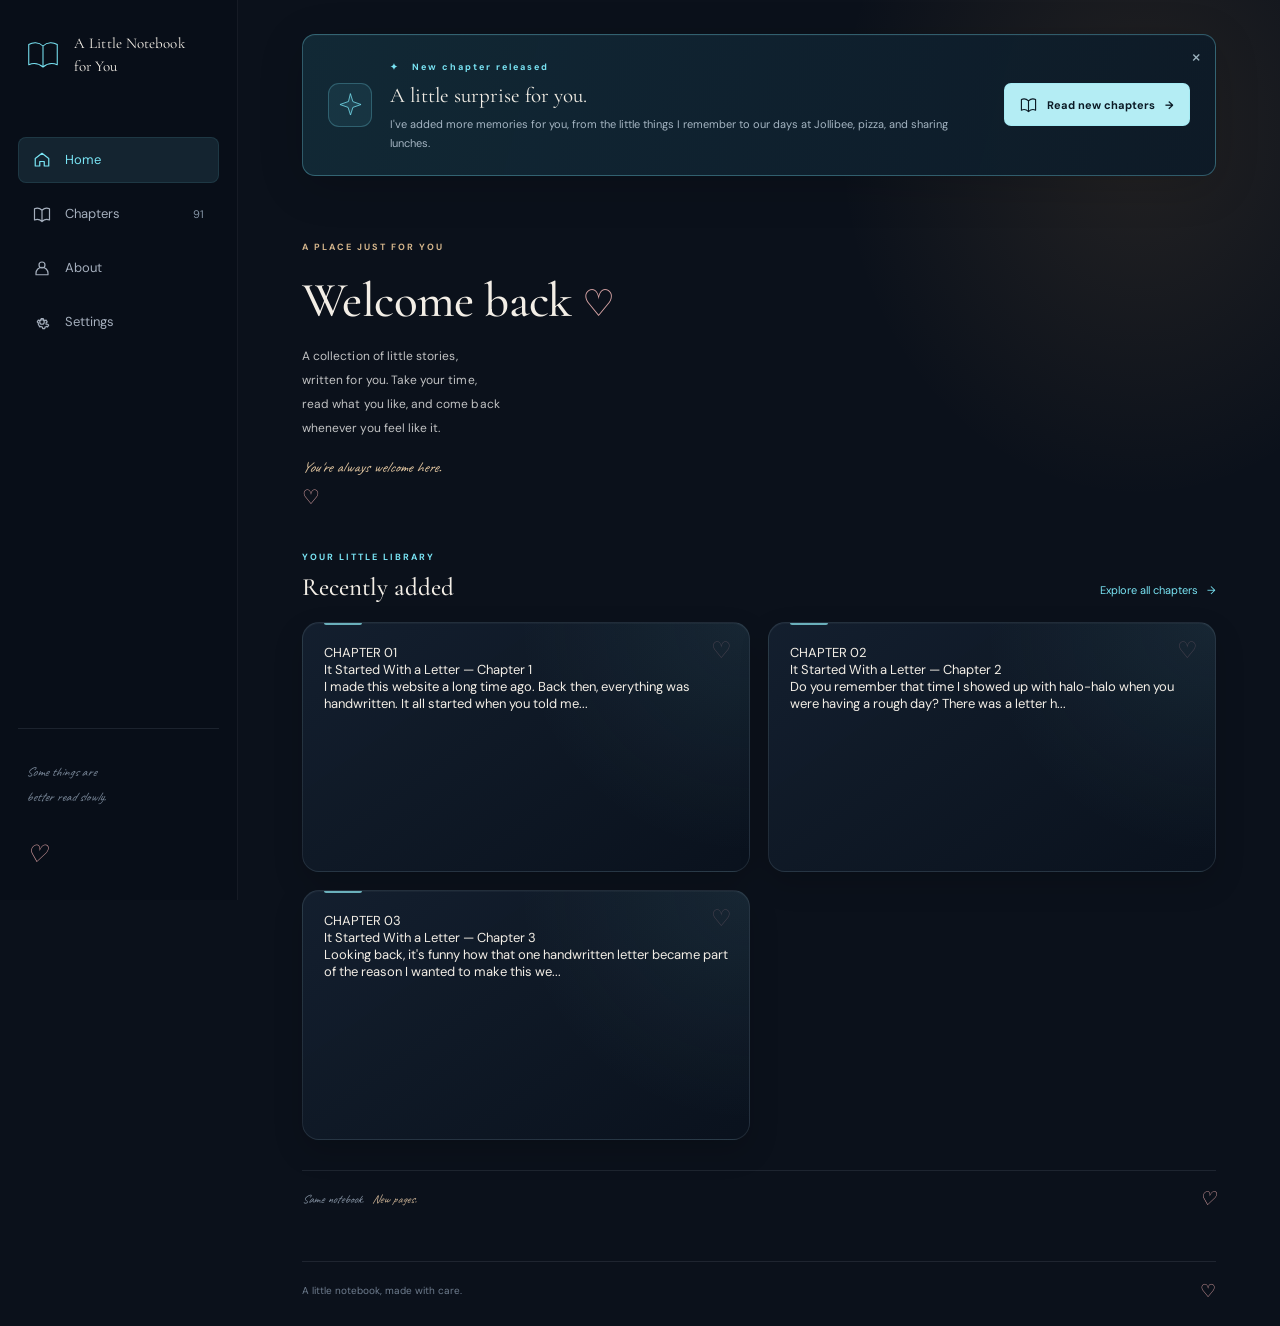
==== commit 66e23b65: "Add six reading font options" ====
--- a/index.html
+++ b/index.html
@@ -163,9 +163,12 @@
         <p>Choose a comfortable reading font.</p>
       </div>
       <select id="readerFont" aria-label="Reading font">
-        <option value="serif">Serif</option>
-        <option value="sans">Sans serif</option>
-        <option value="handwritten">Handwritten</option>
+        <option value="serif">Cormorant Garamond</option>
+        <option value="sans">DM Sans</option>
+        <option value="handwritten">Caveat</option>
+        <option value="georgia">Georgia</option>
+        <option value="elegant">Playfair Display</option>
+        <option value="classic">Lora</option>
       </select>
     </div>
 
--- a/css/style.css
+++ b/css/style.css
@@ -1,3 +1,6 @@
+@import url('https://fonts.googleapis.com/css2?family=Caveat:wght@400;500;600;700&family=Cormorant+Garamond:ital,wght@0,400;0,500;0,600;1,400;1,500&family=DM+Sans:wght@400;500;600;700&family=Lora:ital,wght@0,400;0,500;0,600;1,400;1,500&family=Playfair+Display:ital,wght@0,400;0,500;0,600;1,400;1,500&display=swap');
+
+@import url('https://fonts.googleapis.com/css2?family=Cormorant+Garamond:ital,wght@0,400;0,500;0,600;1,400;1,500&family=DM+Sans:wght@400;500;600;700&family=Caveat:wght@400;500;600;700&display=swap');
 
 :root {
   --bg: #0b111b;
@@ -1327,4 +1330,89 @@
 #bookmarkList .bookmark-item {
 align-items: stretch;
 }
+}
+
+/* =========================================
+   LETTERS FOR YOU — TYPOGRAPHY UPDATE
+   ========================================= */
+
+:root {
+  --font-heading: "Cormorant Garamond", Georgia, serif;
+  --font-body: "DM Sans", sans-serif;
+  --font-handwritten: "Caveat", cursive;
+}
+
+/* Main headings and chapter titles */
+.brand,
+.release-copy h2,
+.hero-copy h1,
+.section-heading h2,
+.page-heading h1,
+.card-title,
+.art-number,
+.reader-paper h1,
+.simple-view h1 {
+  font-family: var(--font-heading);
+}
+
+/* Reading text: more comfortable for longer passages */
+.reader-body,
+.simple-view > p:not(.section-eyebrow) {
+  font-family: var(--font-heading);
+}
+
+/* Handwritten notebook details */
+.hero-signature,
+.home-bottom-note,
+.reader-decoration,
+.reader-footer,
+.sidebar-footer {
+  font-family: var(--font-handwritten);
+}
+
+/* Keep interface text crisp and readable */
+body,
+button,
+input,
+.nav-item,
+.release-button,
+.text-link,
+.card-label,
+.card-number,
+.card-excerpt,
+.card-link,
+.card-bottom,
+.search-box input,
+.chapter-total,
+.reader-toolbar,
+.reader-navigation,
+.setting-button {
+  font-family: var(--font-body);
+}
+
+/* Larger, more editorial chapter headings */
+.hero-copy h1 {
+  font-weight: 500;
+  letter-spacing: -0.6px;
+}
+
+.section-heading h2,
+.page-heading h1,
+.reader-paper h1,
+.simple-view h1 {
+  font-weight: 500;
+}
+
+.card-title {
+  font-weight: 500;
+  line-height: 1.4;
+}
+
+/* Preserve the handwritten accents */
+.hero-copy h1 span {
+  font-family: var(--font-handwritten);
+}
+
+.reader-footer {
+  font-size: 21px;
 }
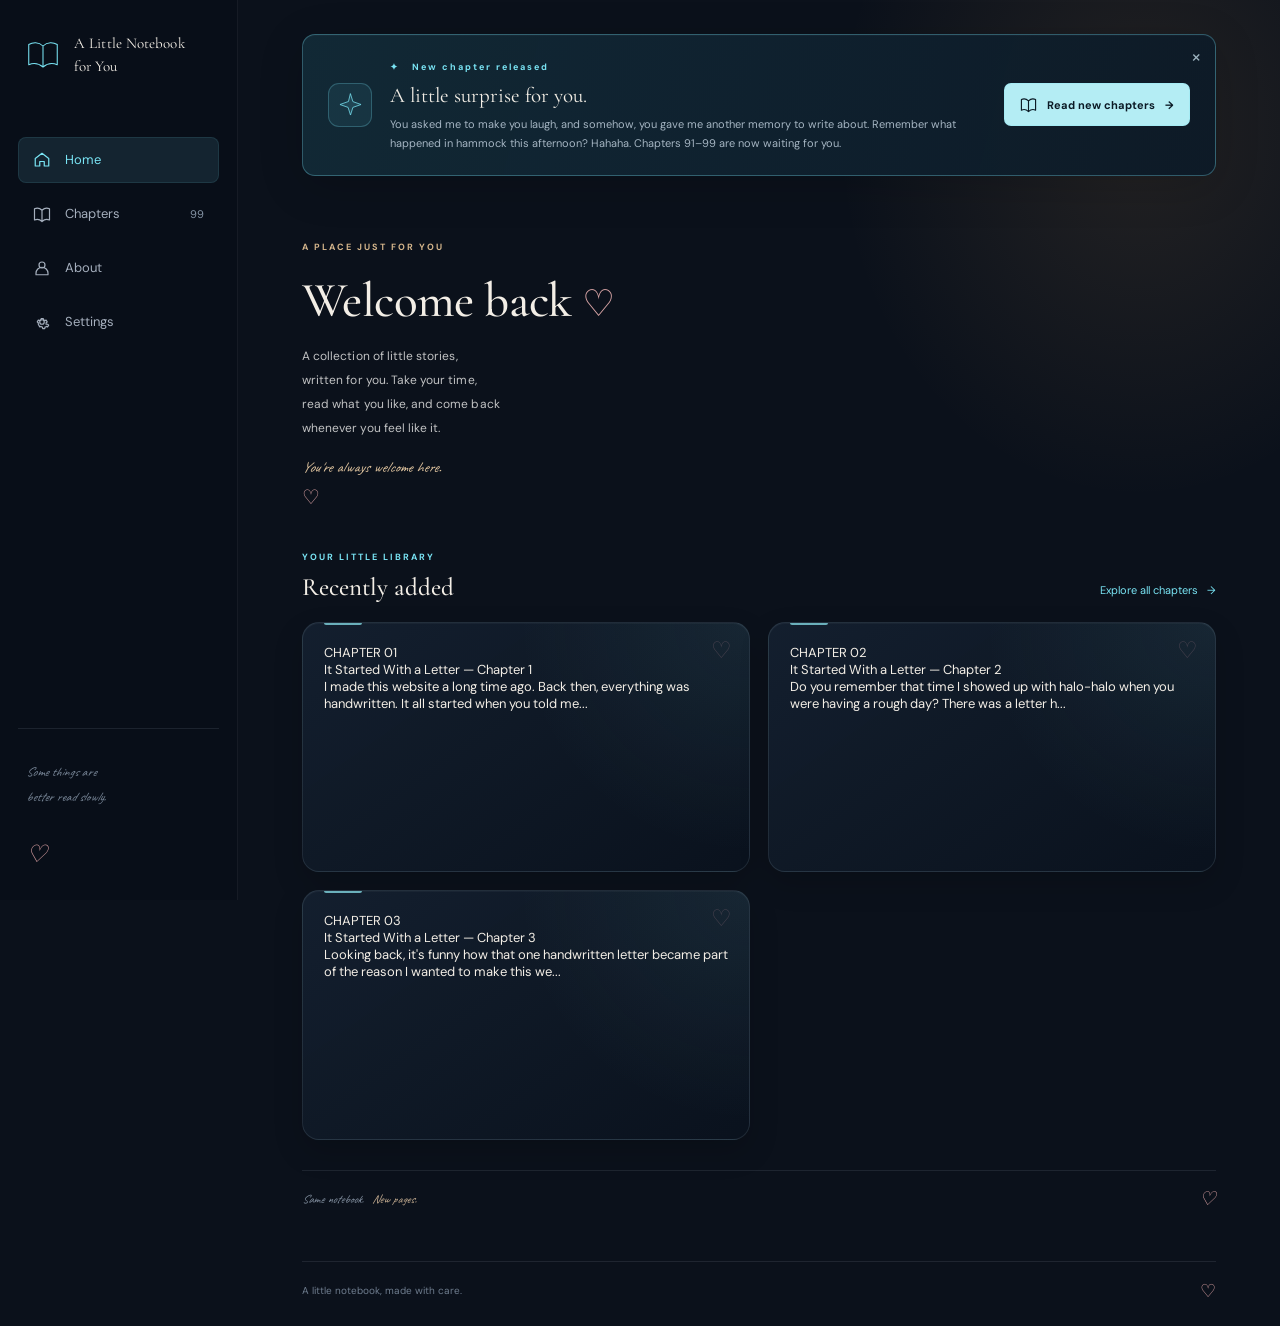
==== commit 792a9b3d: "Integrate Unwritten private notebook" ====
--- a/index.html
+++ b/index.html
@@ -10,6 +10,7 @@
   <link rel="preconnect" href="https://fonts.gstatic.com" crossorigin>
   <link href="https://fonts.googleapis.com/css2?family=Caveat:wght@400;500;600&family=DM+Sans:wght@400;500;600;700&family=Playfair+Display:ital,wght@0,400;0,500;0,600;1,400;1,500&display=swap" rel="stylesheet">
   <link rel="stylesheet" href="css/style.css">
+  <link rel="stylesheet" href="css/unwritten.css">
 </head>
 <body>
   <div class="app-shell">
@@ -283,5 +284,6 @@
 
   <div class="toast" id="toast" role="status" aria-live="polite"></div>
   <script src="js/app.js"></script>
+  <script src="js/unwritten.js"></script>
 </body>
 </html>
--- a/css/unwritten.css
+++ b/css/unwritten.css
@@ -0,0 +1,62 @@
+/* Unwritten: private notebook overlay. Kept separate from the main notebook styles. */
+.unwritten-overlay {
+  position: fixed; inset: 0; z-index: 10000; display: grid; place-items: center;
+  padding: 18px; background: rgba(3, 7, 13, .88); backdrop-filter: blur(14px);
+}
+.unwritten-overlay[hidden], #unwrittenSetup[hidden], #unwrittenUnlock[hidden],
+#unwrittenWorkspace[hidden] { display: none !important; }
+.unwritten-panel {
+  position: relative; width: min(980px, 100%); max-height: min(92vh, 900px); overflow: auto;
+  padding: clamp(22px, 4vw, 42px); border: 1px solid rgba(121,228,244,.19);
+  border-radius: 18px; background: radial-gradient(ellipse at top right, rgba(121,228,244,.08), transparent 42%), #101925;
+  color: #f1eee8; box-shadow: 0 24px 90px rgba(0,0,0,.5);
+}
+.unwritten-close { position: absolute; top: 14px; right: 16px; border: 0; background: transparent; color: #9ba6b4; font-size: 28px; cursor: pointer; }
+.unwritten-eyebrow { margin: 0 0 8px; color: #79e4f4; font-size: 10px; letter-spacing: .2em; font-weight: 700; }
+#unwrittenHeading { margin: 0; font: 500 clamp(32px, 5vw, 48px)/1.1 "Playfair Display", Georgia, serif; }
+#unwrittenHeading span { color: #c9a878; font-size: .7em; }
+.unwritten-intro { color: #aab5c2; margin: 10px 0 26px; }
+.unwritten-auth { max-width: 480px; margin: 26px auto; padding: 22px; border: 1px solid rgba(255,255,255,.09); border-radius: 12px; background: rgba(255,255,255,.025); }
+.unwritten-auth h2 { font: 500 23px "Playfair Display", Georgia, serif; margin: 0 0 8px; }
+.unwritten-auth p, .unwritten-footnote { color: #9ba6b4; line-height: 1.7; }
+.unwritten-panel label { display: grid; gap: 8px; color: #c4ced8; font-size: 12px; margin: 14px 0; }
+.unwritten-panel input, .unwritten-panel textarea {
+  width: 100%; padding: 12px 13px; border: 1px solid rgba(185,205,225,.16); border-radius: 8px;
+  background: #0b121c; color: #f1eee8; font: 14px/1.6 "DM Sans", sans-serif;
+}
+.unwritten-panel textarea { resize: vertical; min-height: 210px; }
+.unwritten-panel button, .unwritten-import {
+  border: 1px solid rgba(185,205,225,.16); border-radius: 8px; padding: 10px 13px;
+  background: #172333; color: #e9eef4; font: 12px "DM Sans", sans-serif; cursor: pointer;
+}
+.unwritten-panel .unwritten-primary { background: #173541; border-color: rgba(121,228,244,.3); color: #a9f0fa; }
+.unwritten-auth .unwritten-primary { width: 100%; margin-top: 8px; }
+.unwritten-actions { display: flex; flex-wrap: wrap; gap: 8px; align-items: center; }
+.unwritten-import { display: inline-flex; align-items: center; margin: 0; }
+.unwritten-import input { display: none; }
+.unwritten-search { max-width: 460px; margin: 20px 0 !important; }
+.unwritten-columns { display: grid; grid-template-columns: minmax(180px, .7fr) minmax(0, 1.7fr); gap: 22px; }
+.unwritten-entry-list { display: grid; align-content: start; gap: 7px; }
+.unwritten-entry-button { display: grid; gap: 5px; text-align: left; width: 100%; }
+.unwritten-entry-button strong { font-weight: 600; overflow-wrap: anywhere; }
+.unwritten-entry-button small { color: #8e9bab; }
+.unwritten-entry-button[aria-current="true"] { border-color: rgba(121,228,244,.42); background: #142a35; }
+.unwritten-editor { min-width: 0; }
+.unwritten-status, .unwritten-message { color: #a9b7c6; font-size: 12px; line-height: 1.6; }
+.unwritten-message { margin-top: 16px; color: #a9f0fa; }
+.unwritten-footnote { margin: 24px 0 0; font-size: 11px; }
+@media (max-width: 650px) {
+  .unwritten-panel { padding: 26px 18px; }
+  .unwritten-columns { grid-template-columns: 1fr; }
+  .unwritten-entry-list { grid-template-columns: repeat(2, minmax(0,1fr)); }
+  .unwritten-entry-button { min-width: 0; }
+  .unwritten-actions > button, .unwritten-import { flex: 1 1 auto; justify-content: center; }
+}
+
+.unwritten-crescent {
+  position: fixed; z-index: 9999; right: 13px; bottom: 10px; width: 25px; height: 25px;
+  padding: 0 !important; border: 0 !important; background: transparent !important;
+  color: rgba(201,168,120,.22) !important; font-size: 18px !important; cursor: default;
+  touch-action: none; user-select: none;
+}
+.unwritten-crescent:focus-visible { outline: 1px solid rgba(201,168,120,.35); }
